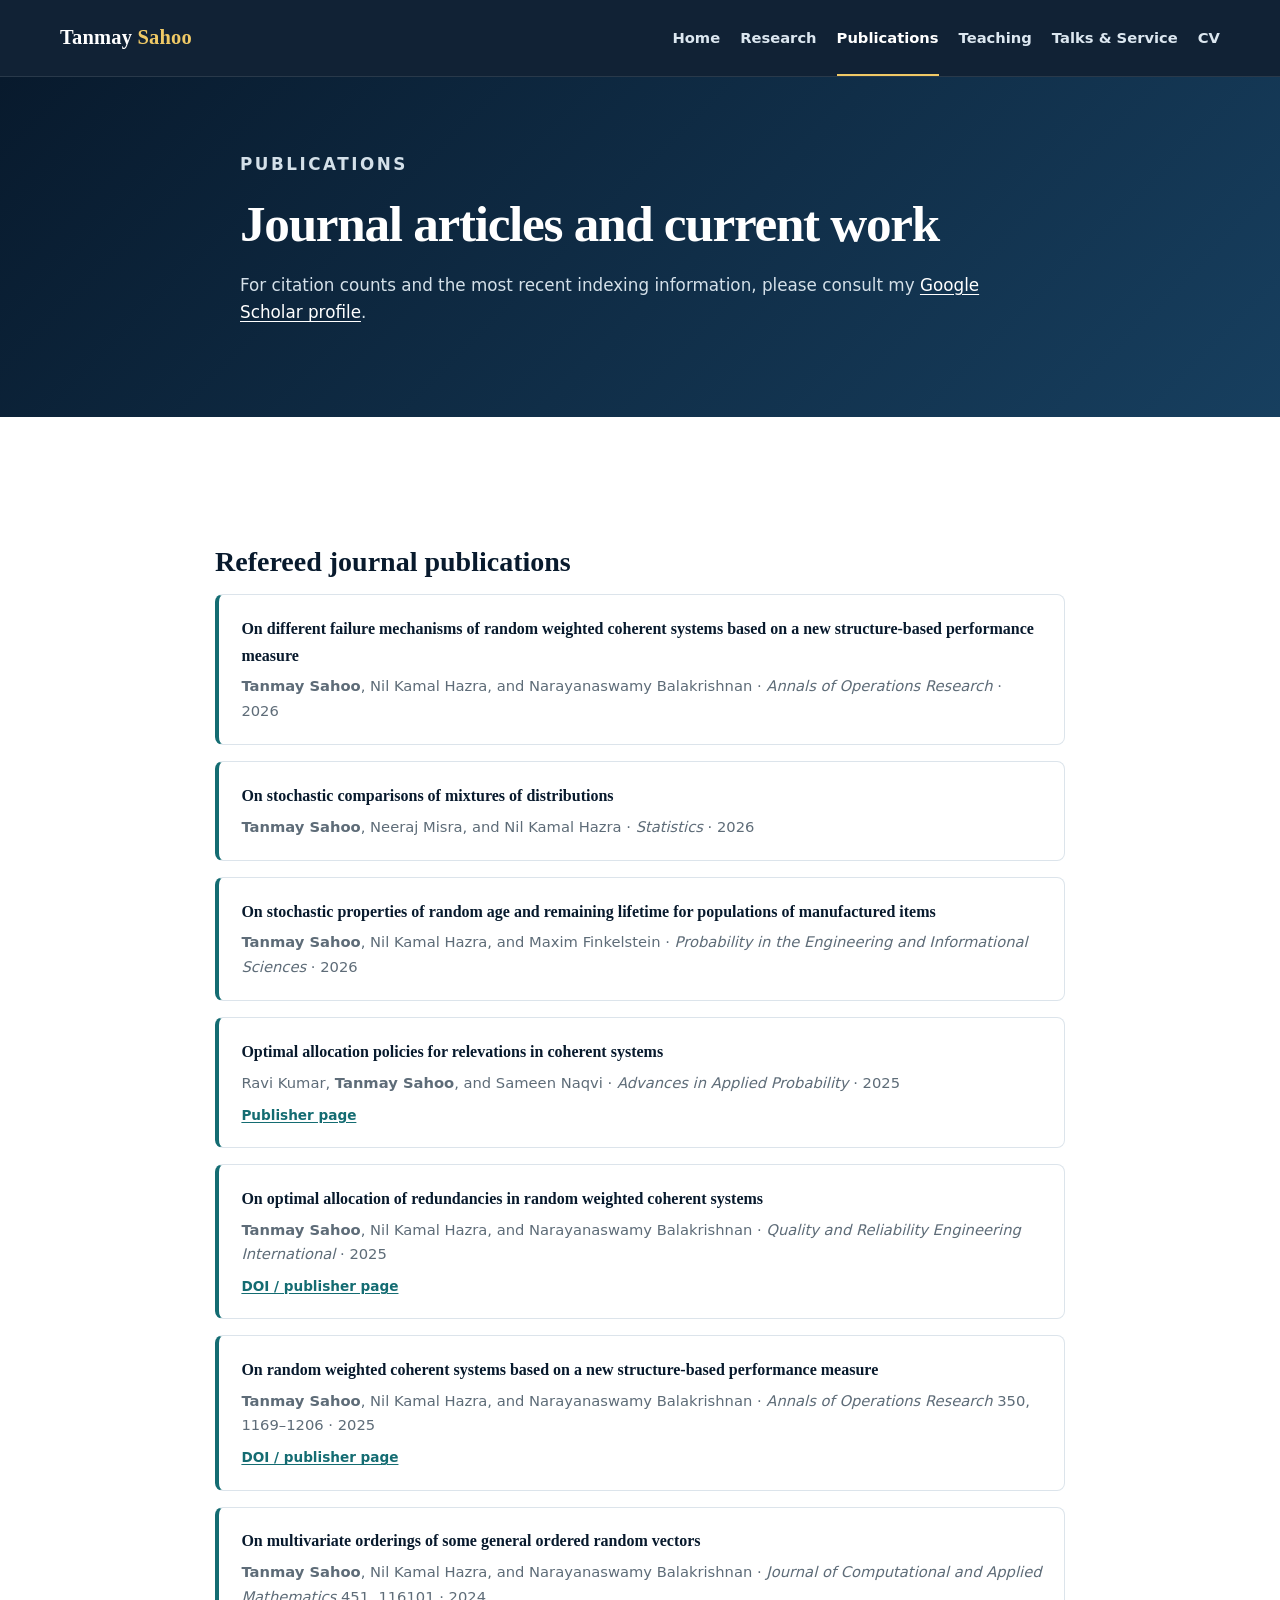
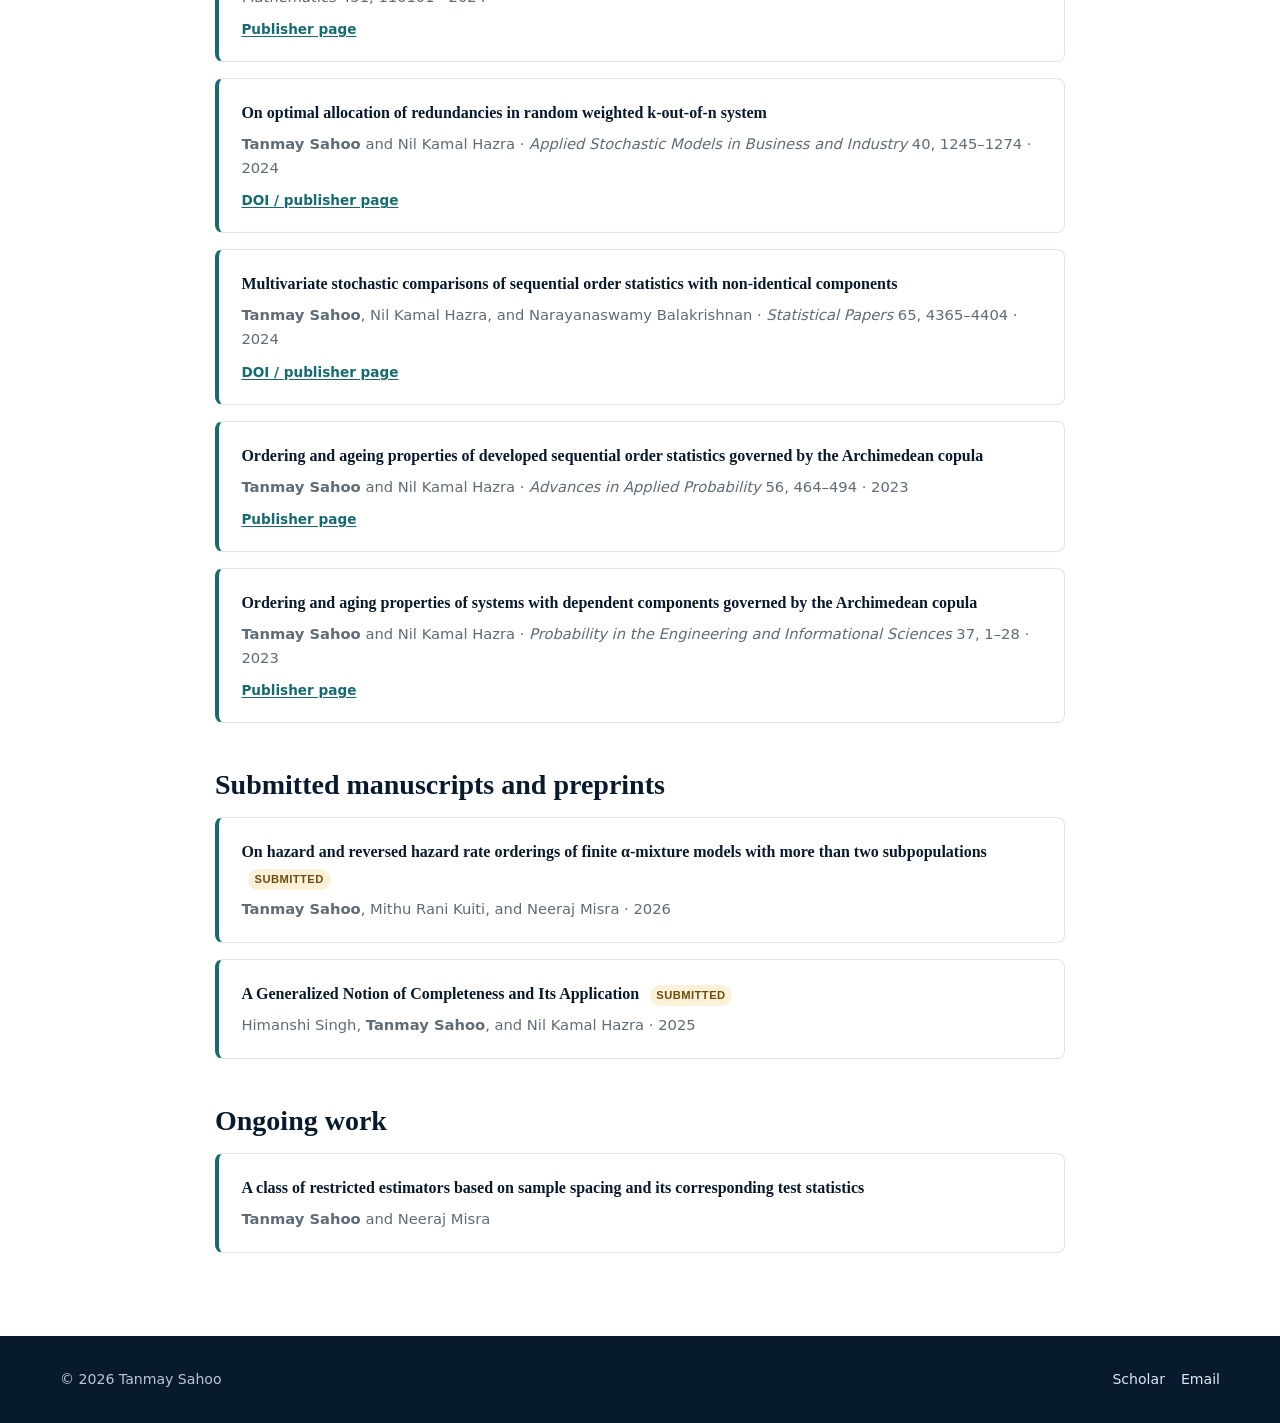
==== publications.html @ 4f263a48 "Publish academic website" ====
<!doctype html>
<html lang="en"><head><meta charset="utf-8"><meta name="viewport" content="width=device-width, initial-scale=1"><meta name="description" content="Publications of statistician Tanmay Sahoo."><title>Publications | Tanmay Sahoo</title><link rel="stylesheet" href="styles.css"><script defer src="site.js"></script></head>
<body data-page="publications"><a class="skip-link" href="#main">Skip to main content</a>
<header class="site-header"><div class="container header-inner"><a class="brand" href="index.html">Tanmay <span>Sahoo</span></a><nav class="desktop-nav" aria-label="Primary navigation"><a data-nav="home" href="index.html">Home</a><a data-nav="research" href="research.html">Research</a><a data-nav="publications" href="publications.html">Publications</a><a data-nav="teaching" href="teaching.html">Teaching</a><a data-nav="talks" href="talks-service.html">Talks &amp; Service</a><a href="https://drive.google.com/file/d/1tpxeve-uI7SJWE60jwJx71-h8awggx4u/view?usp=sharing">CV</a></nav><details class="mobile-nav"><summary>Menu</summary><div><a href="index.html">Home</a><a href="research.html">Research</a><a href="publications.html">Publications</a><a href="teaching.html">Teaching</a><a href="talks-service.html">Talks &amp; Service</a></div></details></div></header>
<main id="main"><section class="page-hero"><div class="container page-title"><p class="eyebrow">Publications</p><h1>Journal articles and current work</h1><p>For citation counts and the most recent indexing information, please consult my <a href="https://scholar.google.com/citations?user=leg3kHUAAAAJ&amp;hl=en" style="color:white">Google Scholar profile</a>.</p></div></section>
<section class="section"><div class="container prose"><h2>Refereed journal publications</h2><div class="publication-list">
<article class="publication"><p class="title">On different failure mechanisms of random weighted coherent systems based on a new structure-based performance measure</p><p class="meta"><strong>Tanmay Sahoo</strong>, Nil Kamal Hazra, and Narayanaswamy Balakrishnan · <em>Annals of Operations Research</em> · 2026</p></article>
<article class="publication"><p class="title">On stochastic comparisons of mixtures of distributions</p><p class="meta"><strong>Tanmay Sahoo</strong>, Neeraj Misra, and Nil Kamal Hazra · <em>Statistics</em> · 2026</p></article>
<article class="publication"><p class="title">On stochastic properties of random age and remaining lifetime for populations of manufactured items</p><p class="meta"><strong>Tanmay Sahoo</strong>, Nil Kamal Hazra, and Maxim Finkelstein · <em>Probability in the Engineering and Informational Sciences</em> · 2026</p></article>
<article class="publication"><p class="title">Optimal allocation policies for relevations in coherent systems</p><p class="meta">Ravi Kumar, <strong>Tanmay Sahoo</strong>, and Sameen Naqvi · <em>Advances in Applied Probability</em> · 2025</p><p class="links"><a href="https://www.cambridge.org/core/journals/advances-in-applied-probability/article/optimal-allocation-policies-for-relevations-in-coherent-systems/73F9A9AC1C5DF9DBAB61FD914814D6BE">Publisher page</a></p></article>
<article class="publication"><p class="title">On optimal allocation of redundancies in random weighted coherent systems</p><p class="meta"><strong>Tanmay Sahoo</strong>, Nil Kamal Hazra, and Narayanaswamy Balakrishnan · <em>Quality and Reliability Engineering International</em> · 2025</p><p class="links"><a href="https://onlinelibrary.wiley.com/doi/10.1002/qre.70160">DOI / publisher page</a></p></article>
<article class="publication"><p class="title">On random weighted coherent systems based on a new structure-based performance measure</p><p class="meta"><strong>Tanmay Sahoo</strong>, Nil Kamal Hazra, and Narayanaswamy Balakrishnan · <em>Annals of Operations Research</em> 350, 1169–1206 · 2025</p><p class="links"><a href="https://link.springer.com/article/10.1007/s10479-025-06663-z">DOI / publisher page</a></p></article>
<article class="publication"><p class="title">On multivariate orderings of some general ordered random vectors</p><p class="meta"><strong>Tanmay Sahoo</strong>, Nil Kamal Hazra, and Narayanaswamy Balakrishnan · <em>Journal of Computational and Applied Mathematics</em> 451, 116101 · 2024</p><p class="links"><a href="https://www.sciencedirect.com/science/article/pii/S0377042724003509">Publisher page</a></p></article>
<article class="publication"><p class="title">On optimal allocation of redundancies in random weighted k-out-of-n system</p><p class="meta"><strong>Tanmay Sahoo</strong> and Nil Kamal Hazra · <em>Applied Stochastic Models in Business and Industry</em> 40, 1245–1274 · 2024</p><p class="links"><a href="https://onlinelibrary.wiley.com/doi/abs/10.1002/asmb.2875">DOI / publisher page</a></p></article>
<article class="publication"><p class="title">Multivariate stochastic comparisons of sequential order statistics with non-identical components</p><p class="meta"><strong>Tanmay Sahoo</strong>, Nil Kamal Hazra, and Narayanaswamy Balakrishnan · <em>Statistical Papers</em> 65, 4365–4404 · 2024</p><p class="links"><a href="https://link.springer.com/article/10.1007/s00362-024-01558-w">DOI / publisher page</a></p></article>
<article class="publication"><p class="title">Ordering and ageing properties of developed sequential order statistics governed by the Archimedean copula</p><p class="meta"><strong>Tanmay Sahoo</strong> and Nil Kamal Hazra · <em>Advances in Applied Probability</em> 56, 464–494 · 2023</p><p class="links"><a href="https://www.cambridge.org/core/journals/advances-in-applied-probability/article/abs/ordering-and-ageing-properties-of-developed-sequential-order-statistics-governed-by-the-archimedean-copula/166629F81DA49AA117A0F543A8329799">Publisher page</a></p></article>
<article class="publication"><p class="title">Ordering and aging properties of systems with dependent components governed by the Archimedean copula</p><p class="meta"><strong>Tanmay Sahoo</strong> and Nil Kamal Hazra · <em>Probability in the Engineering and Informational Sciences</em> 37, 1–28 · 2023</p><p class="links"><a href="https://www.cambridge.org/core/journals/probability-in-the-engineering-and-informational-sciences/article/abs/ordering-and-aging-properties-of-systems-with-dependent-components-governed-by-the-archimedean-copula/93658D6C16CDCE097D7D8EABC494B323">Publisher page</a></p></article>
</div><h2>Submitted manuscripts and preprints</h2><div class="publication-list"><article class="publication"><p class="title">On hazard and reversed hazard rate orderings of finite α-mixture models with more than two subpopulations <span class="status">Submitted</span></p><p class="meta"><strong>Tanmay Sahoo</strong>, Mithu Rani Kuiti, and Neeraj Misra · 2026</p></article><article class="publication"><p class="title">A Generalized Notion of Completeness and Its Application <span class="status">Submitted</span></p><p class="meta">Himanshi Singh, <strong>Tanmay Sahoo</strong>, and Nil Kamal Hazra · 2025</p></article></div>
<h2>Ongoing work</h2><div class="publication-list"><article class="publication"><p class="title">A class of restricted estimators based on sample spacing and its corresponding test statistics</p><p class="meta"><strong>Tanmay Sahoo</strong> and Neeraj Misra</p></article></div></div></section></main>
<footer class="site-footer"><div class="container footer-inner"><p>© <span data-current-year>2026</span> Tanmay Sahoo</p><div class="footer-links"><a href="https://scholar.google.com/citations?user=leg3kHUAAAAJ&amp;hl=en">Scholar</a><a href="mailto:tanmays@iitpkd.ac.in">Email</a></div></div></footer></body></html>
---- styles.css ----
:root {
  --navy-950: #081a2d;
  --navy-900: #102a43;
  --navy-800: #173f5f;
  --teal-700: #146c72;
  --teal-100: #dff3f1;
  --gold-500: #c99522;
  --gold-100: #fbf1d8;
  --ink: #17212b;
  --muted: #5e6c78;
  --line: #dce4eb;
  --surface: #ffffff;
  --surface-alt: #f4f7fa;
  --max-width: 1160px;
  --shadow: 0 18px 48px rgba(16, 42, 67, 0.10);
}

* { box-sizing: border-box; }

html { scroll-behavior: smooth; }

body {
  margin: 0;
  color: var(--ink);
  background: var(--surface);
  font-family: Inter, ui-sans-serif, system-ui, -apple-system, BlinkMacSystemFont,
    "Segoe UI", sans-serif;
  line-height: 1.65;
  text-rendering: optimizeLegibility;
}

a { color: var(--teal-700); text-underline-offset: 0.18em; }
a:hover { color: var(--navy-800); }
img { display: block; max-width: 100%; }

.skip-link {
  position: absolute;
  left: 1rem;
  top: -5rem;
  z-index: 100;
  padding: 0.7rem 1rem;
  color: white;
  background: var(--navy-950);
  border-radius: 0.35rem;
}
.skip-link:focus { top: 1rem; }

.container {
  width: min(calc(100% - 2rem), var(--max-width));
  margin-inline: auto;
}

.site-header {
  position: sticky;
  top: 0;
  z-index: 50;
  color: white;
  background: rgba(8, 26, 45, 0.96);
  border-bottom: 1px solid rgba(255, 255, 255, 0.1);
  backdrop-filter: blur(14px);
}

.header-inner {
  min-height: 76px;
  display: flex;
  align-items: center;
  justify-content: space-between;
  gap: 2rem;
}

.brand {
  color: white;
  text-decoration: none;
  font-family: Georgia, "Times New Roman", serif;
  font-size: 1.28rem;
  font-weight: 700;
  letter-spacing: 0.01em;
}
.brand span { color: #efc966; }

.desktop-nav { display: flex; gap: 1.25rem; align-items: center; }
.desktop-nav a {
  color: #dce7f0;
  text-decoration: none;
  font-size: 0.92rem;
  font-weight: 650;
  border-bottom: 2px solid transparent;
  padding: 1.6rem 0 1.45rem;
}
.desktop-nav a:hover,
.desktop-nav a[aria-current="page"] {
  color: white;
  border-color: #efc966;
}

.mobile-nav { display: none; color: white; }
.mobile-nav summary { cursor: pointer; font-weight: 700; }
.mobile-nav div {
  position: absolute;
  right: 1rem;
  top: 68px;
  width: min(320px, calc(100vw - 2rem));
  padding: 0.7rem;
  background: var(--navy-950);
  border: 1px solid rgba(255,255,255,.15);
  border-radius: .7rem;
  box-shadow: var(--shadow);
}
.mobile-nav a { display: block; color: white; padding: .7rem; text-decoration: none; }

.hero {
  position: relative;
  overflow: hidden;
  color: white;
  background:
    radial-gradient(circle at 83% 20%, rgba(40, 166, 160, 0.25), transparent 27rem),
    linear-gradient(135deg, var(--navy-950), var(--navy-800));
}
.hero::after {
  content: "";
  position: absolute;
  width: 420px;
  height: 420px;
  right: -180px;
  bottom: -230px;
  border: 1px solid rgba(239, 201, 102, 0.28);
  border-radius: 50%;
}

.hero-grid {
  position: relative;
  z-index: 2;
  min-height: 600px;
  display: grid;
  grid-template-columns: 1.25fr 0.75fr;
  align-items: center;
  gap: 5rem;
  padding-block: 5.5rem;
}

.eyebrow {
  margin: 0 0 1rem;
  color: #efc966;
  font-size: 0.78rem;
  font-weight: 800;
  letter-spacing: 0.15em;
  text-transform: uppercase;
}

h1, h2, h3 {
  font-family: Georgia, "Times New Roman", serif;
  line-height: 1.18;
  color: var(--navy-950);
}
.hero h1 {
  margin: 0;
  color: white;
  font-size: clamp(3rem, 7vw, 5.7rem);
  letter-spacing: -0.045em;
}
.hero-role {
  max-width: 720px;
  margin: 1.15rem 0 0;
  color: #dfeaf2;
  font-size: clamp(1.08rem, 2.2vw, 1.38rem);
}
.hero-summary {
  max-width: 700px;
  margin: 1.25rem 0 0;
  color: #cbd9e5;
  font-size: 1.03rem;
}

.button-row { display: flex; flex-wrap: wrap; gap: .8rem; margin-top: 2rem; }
.button {
  display: inline-flex;
  align-items: center;
  justify-content: center;
  min-height: 46px;
  padding: .7rem 1.05rem;
  border: 1px solid transparent;
  border-radius: .45rem;
  font-size: .91rem;
  font-weight: 750;
  text-decoration: none;
}
.button-primary { color: var(--navy-950); background: #efc966; }
.button-primary:hover { color: var(--navy-950); background: white; }
.button-secondary { color: white; border-color: rgba(255,255,255,.42); background: rgba(255,255,255,.05); }
.button-secondary:hover { color: white; border-color: white; background: rgba(255,255,255,.11); }

.portrait-frame {
  position: relative;
  width: min(100%, 365px);
  margin-inline: auto;
}
.portrait-frame::before {
  content: "";
  position: absolute;
  inset: -16px 16px 16px -16px;
  border: 1px solid rgba(239, 201, 102, .75);
  border-radius: .8rem;
}
.portrait-frame img {
  position: relative;
  width: 100%;
  aspect-ratio: 4 / 4.65;
  object-fit: cover;
  object-position: 50% 30%;
  border-radius: .8rem;
  box-shadow: 0 30px 80px rgba(0,0,0,.38);
}

.section { padding-block: 5.2rem; }
.section-alt { background: var(--surface-alt); }
.section-heading { max-width: 760px; margin-bottom: 2.2rem; }
.section-heading h2, .page-title h1 { margin: .25rem 0 .8rem; font-size: clamp(2rem, 4vw, 3.2rem); letter-spacing: -.025em; }
.section-heading p, .page-title p { color: var(--muted); font-size: 1.05rem; }

.cards { display: grid; grid-template-columns: repeat(4, 1fr); gap: 1rem; }
.card {
  padding: 1.5rem;
  background: white;
  border: 1px solid var(--line);
  border-radius: .75rem;
  box-shadow: 0 8px 24px rgba(16, 42, 67, 0.04);
}
.card-number { color: var(--gold-500); font-family: Georgia, serif; font-size: 1rem; font-weight: 700; }
.card h3 { margin: .75rem 0 .6rem; font-size: 1.28rem; }
.card p { margin: 0; color: var(--muted); font-size: .94rem; }

.two-column { display: grid; grid-template-columns: 1.12fr .88fr; gap: 4.5rem; }
.content-list { margin: 0; padding: 0; list-style: none; }
.content-list li { padding: 1.15rem 0; border-bottom: 1px solid var(--line); }
.content-list li:first-child { padding-top: 0; }
.content-list strong { display: block; color: var(--navy-950); font-family: Georgia, serif; font-size: 1.08rem; }
.content-list span { display: block; margin-top: .25rem; color: var(--muted); }

.news-list { display: grid; gap: .8rem; }
.news-item {
  display: grid;
  grid-template-columns: 82px 1fr;
  gap: 1rem;
  padding: 1rem 0;
  border-bottom: 1px solid var(--line);
}
.news-date { color: var(--teal-700); font-weight: 800; font-size: .82rem; text-transform: uppercase; letter-spacing: .06em; }
.news-item p { margin: 0; }

.page-hero {
  color: white;
  background: linear-gradient(135deg, var(--navy-950), var(--navy-800));
  padding-block: 4.6rem;
}
.page-title { max-width: 800px; }
.page-title h1 { color: white; }
.page-title p { color: #d4e0e9; }

.prose { max-width: 850px; }
.prose h2 { margin: 2.8rem 0 1rem; font-size: 1.75rem; }
.prose h3 { margin: 2rem 0 .6rem; font-size: 1.28rem; }
.prose p, .prose li { color: #334250; }

.publication-list { display: grid; gap: 1rem; }
.publication {
  padding: 1.3rem 1.4rem;
  border: 1px solid var(--line);
  border-left: 4px solid var(--teal-700);
  border-radius: .5rem;
  background: white;
}
.publication p { margin: 0; }
.publication .title { color: var(--navy-950); font-family: Georgia, serif; font-weight: 700; }
.publication .meta { margin-top: .35rem; color: var(--muted); font-size: .92rem; }
.publication .links { margin-top: .55rem; font-size: .85rem; font-weight: 750; }
.status {
  display: inline-block;
  margin-left: .4rem;
  padding: .08rem .42rem;
  color: #6d4c0d;
  background: var(--gold-100);
  border-radius: 999px;
  font-family: Inter, sans-serif;
  font-size: .7rem;
  text-transform: uppercase;
  letter-spacing: .04em;
}

.timeline { position: relative; margin-left: .55rem; padding-left: 1.5rem; border-left: 2px solid var(--line); }
.timeline-item { position: relative; padding: 0 0 2rem; }
.timeline-item::before {
  content: "";
  position: absolute;
  width: 11px;
  height: 11px;
  left: calc(-1.5rem - 6.5px);
  top: .4rem;
  border-radius: 50%;
  background: var(--gold-500);
  border: 2px solid white;
  box-shadow: 0 0 0 2px var(--gold-500);
}
.timeline-item h3 { margin: 0; }
.timeline-item p { margin: .35rem 0 0; color: var(--muted); }

.contact-band { color: white; background: var(--teal-700); padding-block: 3.2rem; }
.contact-inner { display: flex; justify-content: space-between; align-items: center; gap: 2rem; }
.contact-band h2 { margin: 0; color: white; font-size: 2rem; }
.contact-band p { margin: .4rem 0 0; color: #dff7f4; }
.contact-band a { color: white; }

.site-footer { color: #b9c8d4; background: var(--navy-950); padding-block: 2rem; }
.footer-inner { display: flex; justify-content: space-between; gap: 2rem; font-size: .88rem; }
.footer-inner p { margin: 0; }
.footer-links { display: flex; gap: 1rem; flex-wrap: wrap; }
.footer-links a { color: #dce7ef; text-decoration: none; }

@media (max-width: 930px) {
  .desktop-nav { display: none; }
  .mobile-nav { display: block; }
  .hero-grid { grid-template-columns: 1fr; gap: 3.5rem; padding-block: 4rem; }
  .portrait-frame { width: min(78vw, 345px); order: -1; }
  .cards { grid-template-columns: repeat(2, 1fr); }
  .two-column { grid-template-columns: 1fr; gap: 3rem; }
}

@media (max-width: 600px) {
  .container { width: min(calc(100% - 1.3rem), var(--max-width)); }
  .header-inner { min-height: 66px; }
  .hero-grid { min-height: auto; padding-block: 3.2rem 4rem; }
  .hero h1 { font-size: 3.25rem; }
  .section { padding-block: 3.8rem; }
  .cards { grid-template-columns: 1fr; }
  .contact-inner, .footer-inner { align-items: flex-start; flex-direction: column; }
  .news-item { grid-template-columns: 1fr; gap: .25rem; }
}

@media (prefers-reduced-motion: reduce) {
  html { scroll-behavior: auto; }
  *, *::before, *::after { animation-duration: .01ms !important; animation-iteration-count: 1 !important; transition-duration: .01ms !important; }
}
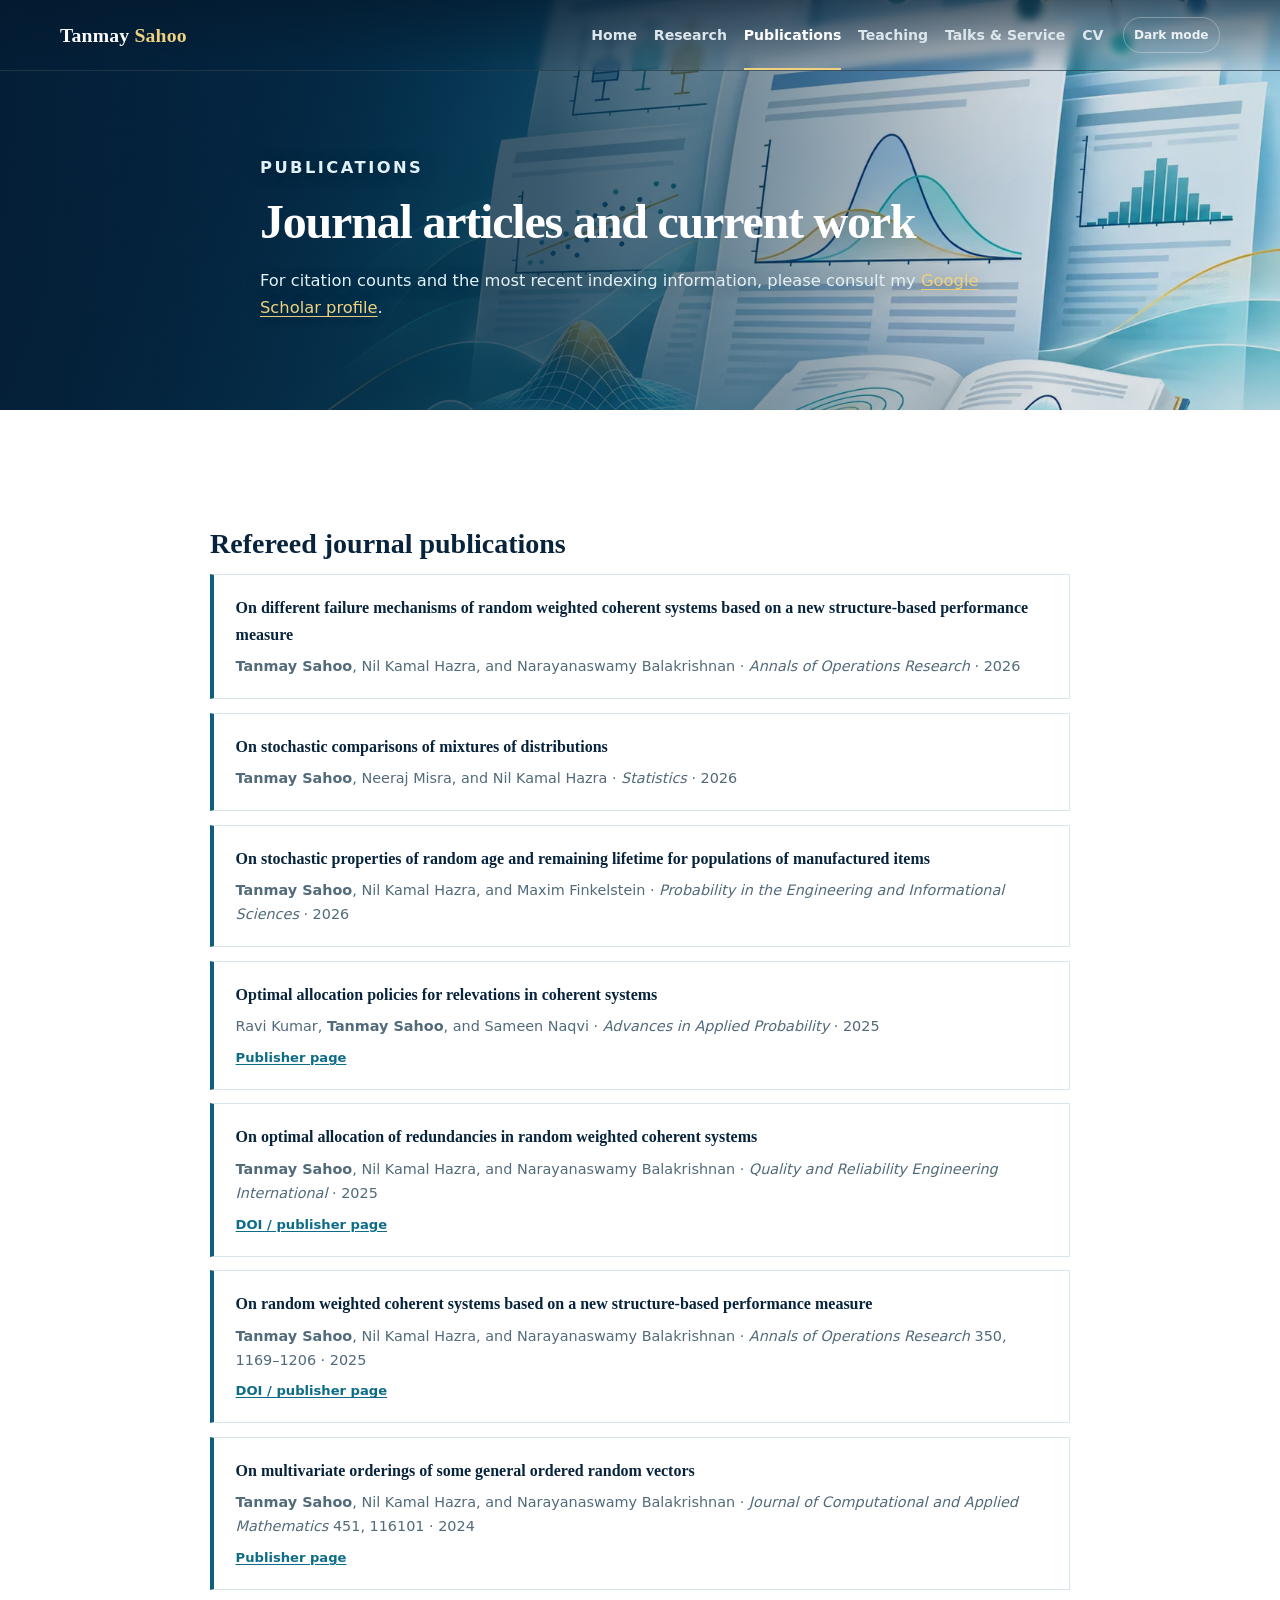
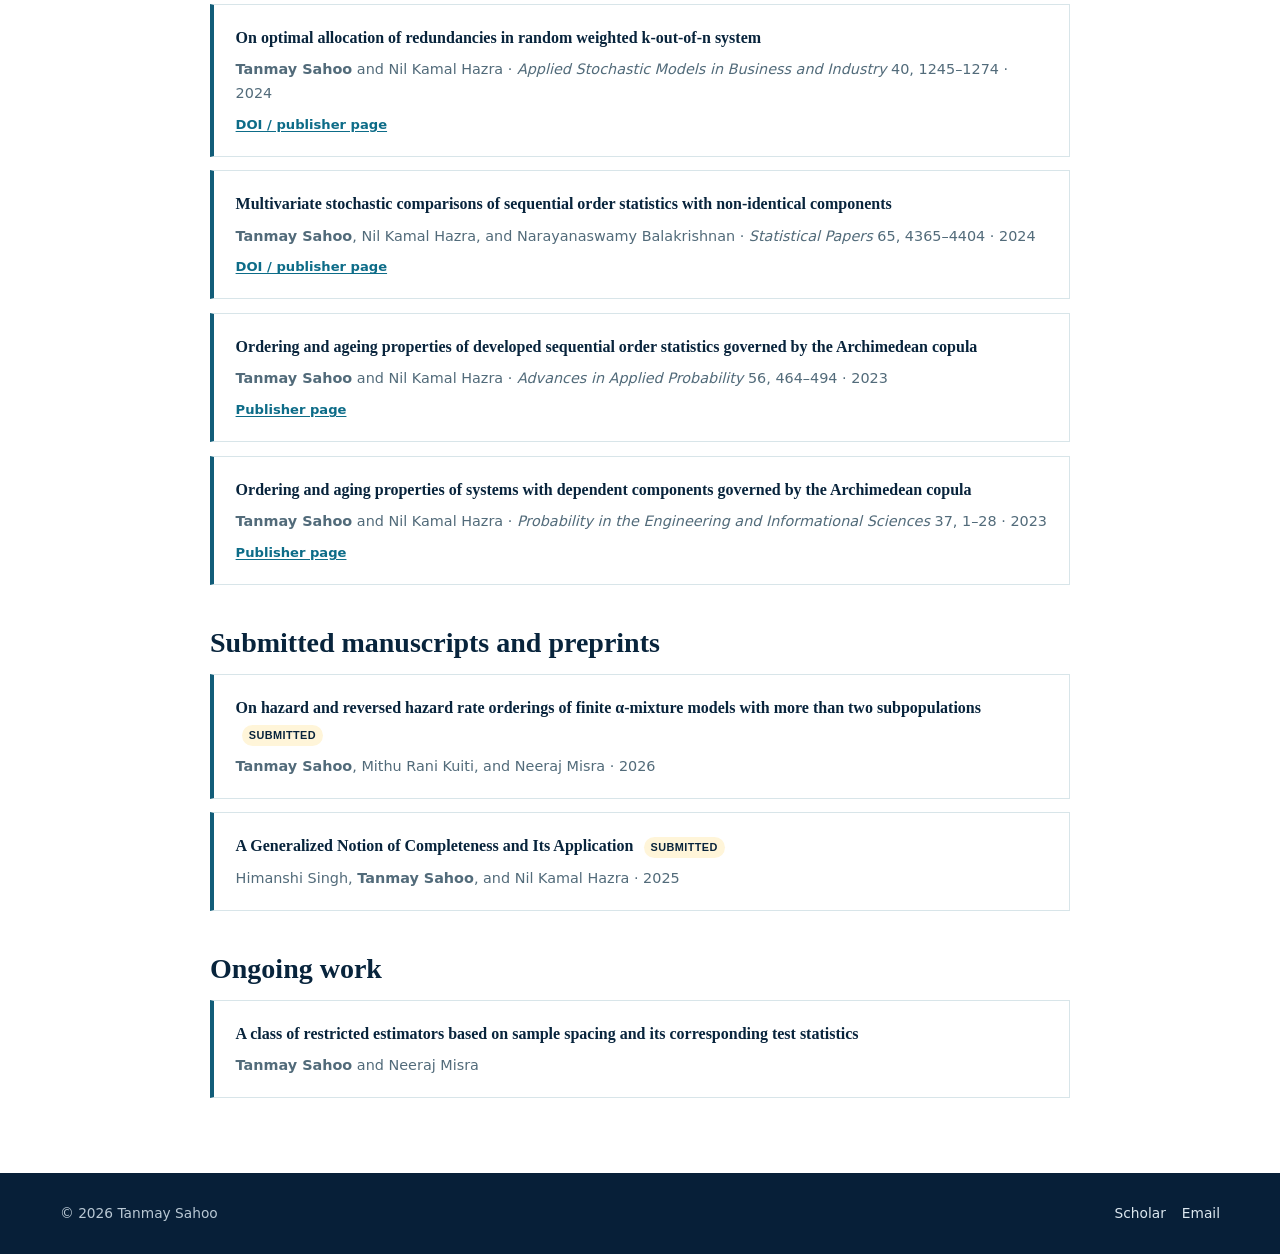
==== commit 7a6b93c3: "Refresh academic website design Add a brighter visual style, transparent navigation, smaller sea quo" ====
--- a/publications.html
+++ b/publications.html
@@ -2,7 +2,7 @@
 <html lang="en"><head><meta charset="utf-8"><meta name="viewport" content="width=device-width, initial-scale=1"><meta name="description" content="Publications of statistician Tanmay Sahoo."><title>Publications | Tanmay Sahoo</title><link rel="stylesheet" href="styles.css"><script defer src="site.js"></script></head>
 <body data-page="publications"><a class="skip-link" href="#main">Skip to main content</a>
 <header class="site-header"><div class="container header-inner"><a class="brand" href="index.html">Tanmay <span>Sahoo</span></a><nav class="desktop-nav" aria-label="Primary navigation"><a data-nav="home" href="index.html">Home</a><a data-nav="research" href="research.html">Research</a><a data-nav="publications" href="publications.html">Publications</a><a data-nav="teaching" href="teaching.html">Teaching</a><a data-nav="talks" href="talks-service.html">Talks &amp; Service</a><a href="https://drive.google.com/file/d/1tpxeve-uI7SJWE60jwJx71-h8awggx4u/view?usp=sharing">CV</a></nav><details class="mobile-nav"><summary>Menu</summary><div><a href="index.html">Home</a><a href="research.html">Research</a><a href="publications.html">Publications</a><a href="teaching.html">Teaching</a><a href="talks-service.html">Talks &amp; Service</a></div></details></div></header>
-<main id="main"><section class="page-hero"><div class="container page-title"><p class="eyebrow">Publications</p><h1>Journal articles and current work</h1><p>For citation counts and the most recent indexing information, please consult my <a href="https://scholar.google.com/citations?user=leg3kHUAAAAJ&amp;hl=en" style="color:white">Google Scholar profile</a>.</p></div></section>
+<main id="main"><section class="page-hero"><div class="container page-title"><p class="eyebrow">Publications</p><h1>Journal articles and current work</h1><p>For citation counts and the most recent indexing information, please consult my <a href="https://scholar.google.com/citations?user=leg3kHUAAAAJ&amp;hl=en">Google Scholar profile</a>.</p></div></section>
 <section class="section"><div class="container prose"><h2>Refereed journal publications</h2><div class="publication-list">
 <article class="publication"><p class="title">On different failure mechanisms of random weighted coherent systems based on a new structure-based performance measure</p><p class="meta"><strong>Tanmay Sahoo</strong>, Nil Kamal Hazra, and Narayanaswamy Balakrishnan · <em>Annals of Operations Research</em> · 2026</p></article>
 <article class="publication"><p class="title">On stochastic comparisons of mixtures of distributions</p><p class="meta"><strong>Tanmay Sahoo</strong>, Neeraj Misra, and Nil Kamal Hazra · <em>Statistics</em> · 2026</p></article>
--- a/styles.css
+++ b/styles.css
@@ -1,36 +1,61 @@
 :root {
-  --navy-950: #081a2d;
-  --navy-900: #102a43;
-  --navy-800: #173f5f;
-  --teal-700: #146c72;
-  --teal-100: #dff3f1;
-  --gold-500: #c99522;
-  --gold-100: #fbf1d8;
-  --ink: #17212b;
-  --muted: #5e6c78;
-  --line: #dce4eb;
+  color-scheme: light;
+  --navy-950: #071f38;
+  --navy-900: #0c3857;
+  --navy-800: #125d79;
+  --gold-600: #987018;
+  --gold-500: #c7972f;
+  --gold-300: #efd180;
+  --gold-100: #fff5d9;
+  --ink: #1b2c38;
+  --heading: #08243c;
+  --muted: #526b7a;
+  --line: #d8e5e9;
   --surface: #ffffff;
-  --surface-alt: #f4f7fa;
+  --surface-alt: #eff8fb;
+  --page: #f7fcfe;
+  --link: #0d6c88;
+  --header-text: #e8eef3;
+  --shadow: 0 18px 46px rgba(8, 59, 84, 0.11);
   --max-width: 1160px;
-  --shadow: 0 18px 48px rgba(16, 42, 67, 0.10);
+}
+
+:root[data-theme="dark"] {
+  color-scheme: dark;
+  --navy-950: #071522;
+  --navy-900: #0d2338;
+  --navy-800: #173b58;
+  --gold-600: #d0a544;
+  --gold-500: #d6ae54;
+  --gold-300: #e3c77c;
+  --gold-100: #332b18;
+  --ink: #e3e9ee;
+  --heading: #f2f5f7;
+  --muted: #aebbc6;
+  --line: #2b4052;
+  --surface: #112233;
+  --surface-alt: #0d1c2a;
+  --page: #091724;
+  --link: #e0bd69;
+  --header-text: #e8eef3;
+  --shadow: 0 16px 42px rgba(0, 0, 0, 0.24);
 }
 
 * { box-sizing: border-box; }
 
-html { scroll-behavior: smooth; }
+html { scroll-behavior: auto; }
 
 body {
   margin: 0;
   color: var(--ink);
-  background: var(--surface);
-  font-family: Inter, ui-sans-serif, system-ui, -apple-system, BlinkMacSystemFont,
-    "Segoe UI", sans-serif;
-  line-height: 1.65;
+  background: var(--page);
+  font-family: Inter, ui-sans-serif, system-ui, -apple-system, BlinkMacSystemFont, "Segoe UI", sans-serif;
+  line-height: 1.67;
   text-rendering: optimizeLegibility;
 }
 
-a { color: var(--teal-700); text-underline-offset: 0.18em; }
-a:hover { color: var(--navy-800); }
+a { color: var(--link); text-underline-offset: 0.18em; }
+a:hover { color: var(--gold-600); }
 img { display: block; max-width: 100%; }
 
 .skip-link {
@@ -41,302 +66,477 @@
   padding: 0.7rem 1rem;
   color: white;
   background: var(--navy-950);
-  border-radius: 0.35rem;
+  border-radius: 0.25rem;
 }
 .skip-link:focus { top: 1rem; }
 
 .container {
-  width: min(calc(100% - 2rem), var(--max-width));
+  width: min(calc(100% - 2.5rem), var(--max-width));
   margin-inline: auto;
 }
 
 .site-header {
-  position: sticky;
+  position: absolute;
   top: 0;
+  left: 0;
+  width: 100%;
   z-index: 50;
   color: white;
-  background: rgba(8, 26, 45, 0.96);
-  border-bottom: 1px solid rgba(255, 255, 255, 0.1);
-  backdrop-filter: blur(14px);
+  background: linear-gradient(180deg, rgba(4, 25, 44, 0.66), rgba(4, 25, 44, 0.05));
+  border-bottom: 1px solid rgba(255, 255, 255, 0.11);
+  backdrop-filter: blur(4px);
 }
 
 .header-inner {
-  min-height: 76px;
+  min-height: 70px;
   display: flex;
   align-items: center;
   justify-content: space-between;
-  gap: 2rem;
+  gap: 1.2rem;
 }
 
 .brand {
+  flex: 0 0 auto;
   color: white;
   text-decoration: none;
   font-family: Georgia, "Times New Roman", serif;
-  font-size: 1.28rem;
+  font-size: 1.23rem;
   font-weight: 700;
   letter-spacing: 0.01em;
 }
-.brand span { color: #efc966; }
-
-.desktop-nav { display: flex; gap: 1.25rem; align-items: center; }
+.brand span { color: var(--gold-300); }
+
+.desktop-nav { display: flex; gap: 1.05rem; align-items: center; margin-left: auto; }
 .desktop-nav a {
-  color: #dce7f0;
+  color: #dce6ed;
   text-decoration: none;
-  font-size: 0.92rem;
+  font-size: 0.88rem;
   font-weight: 650;
   border-bottom: 2px solid transparent;
-  padding: 1.6rem 0 1.45rem;
+  padding: 1.45rem 0 1.28rem;
 }
 .desktop-nav a:hover,
-.desktop-nav a[aria-current="page"] {
-  color: white;
-  border-color: #efc966;
-}
+.desktop-nav a[aria-current="page"] { color: white; border-color: var(--gold-300); }
+
+.theme-toggle {
+  flex: 0 0 auto;
+  min-width: 74px;
+  padding: 0.42rem 0.65rem;
+  color: #eaf0f4;
+  background: transparent;
+  border: 1px solid rgba(255, 255, 255, 0.3);
+  border-radius: 999px;
+  font: inherit;
+  font-size: 0.76rem;
+  font-weight: 700;
+  cursor: pointer;
+}
+.theme-toggle:hover { color: white; border-color: var(--gold-300); }
 
 .mobile-nav { display: none; color: white; }
 .mobile-nav summary { cursor: pointer; font-weight: 700; }
 .mobile-nav div {
   position: absolute;
   right: 1rem;
-  top: 68px;
+  top: 62px;
   width: min(320px, calc(100vw - 2rem));
   padding: 0.7rem;
   background: var(--navy-950);
-  border: 1px solid rgba(255,255,255,.15);
-  border-radius: .7rem;
+  border: 1px solid rgba(255, 255, 255, 0.15);
+  border-radius: 0.45rem;
   box-shadow: var(--shadow);
 }
-.mobile-nav a { display: block; color: white; padding: .7rem; text-decoration: none; }
-
-.hero {
-  position: relative;
-  overflow: hidden;
-  color: white;
-  background:
-    radial-gradient(circle at 83% 20%, rgba(40, 166, 160, 0.25), transparent 27rem),
-    linear-gradient(135deg, var(--navy-950), var(--navy-800));
-}
-.hero::after {
-  content: "";
-  position: absolute;
-  width: 420px;
-  height: 420px;
-  right: -180px;
-  bottom: -230px;
-  border: 1px solid rgba(239, 201, 102, 0.28);
-  border-radius: 50%;
-}
-
-.hero-grid {
-  position: relative;
-  z-index: 2;
-  min-height: 600px;
-  display: grid;
-  grid-template-columns: 1.25fr 0.75fr;
-  align-items: center;
-  gap: 5rem;
-  padding-block: 5.5rem;
+.mobile-nav a { display: block; color: white; padding: 0.68rem; text-decoration: none; }
+
+h1, h2, h3 {
+  font-family: Georgia, "Times New Roman", serif;
+  line-height: 1.18;
+  color: var(--heading);
 }
 
 .eyebrow {
-  margin: 0 0 1rem;
-  color: #efc966;
-  font-size: 0.78rem;
+  margin: 0 0 0.8rem;
+  color: var(--gold-600);
+  font-size: 0.76rem;
   font-weight: 800;
   letter-spacing: 0.15em;
   text-transform: uppercase;
 }
 
-h1, h2, h3 {
-  font-family: Georgia, "Times New Roman", serif;
-  line-height: 1.18;
-  color: var(--navy-950);
-}
+.hero {
+  color: var(--ink);
+  background: var(--page);
+  border-bottom: 1px solid var(--line);
+}
+
+.hero-grid {
+  min-height: 0;
+  display: grid;
+  grid-template-columns: minmax(0, 1fr) 300px;
+  align-items: center;
+  gap: clamp(3rem, 7vw, 6rem);
+  padding-block: 4.5rem;
+}
+
+.hero-copy { max-width: 740px; }
 .hero h1 {
   margin: 0;
-  color: white;
-  font-size: clamp(3rem, 7vw, 5.7rem);
+  color: var(--heading);
+  font-size: clamp(3rem, 6.5vw, 5rem);
   letter-spacing: -0.045em;
 }
 .hero-role {
-  max-width: 720px;
-  margin: 1.15rem 0 0;
-  color: #dfeaf2;
-  font-size: clamp(1.08rem, 2.2vw, 1.38rem);
-}
-.hero-summary {
-  max-width: 700px;
-  margin: 1.25rem 0 0;
-  color: #cbd9e5;
-  font-size: 1.03rem;
-}
-
-.button-row { display: flex; flex-wrap: wrap; gap: .8rem; margin-top: 2rem; }
+  margin: 1rem 0 0;
+  color: var(--heading);
+  font-size: clamp(1.05rem, 2vw, 1.24rem);
+  font-weight: 650;
+}
+.hero-summary { max-width: 760px; margin: 1.15rem 0 0; color: var(--muted); font-size: 1.04rem; }
+.hero-biography { line-height: 1.78; }
+.hero-biography a { color: var(--link); font-weight: 650; }
+.profile-note { margin: 0.8rem 0 0; color: var(--muted); font-size: 0.78rem; }
+
+.button-row { display: flex; flex-wrap: wrap; gap: 0.65rem; margin-top: 1.65rem; }
 .button {
   display: inline-flex;
   align-items: center;
   justify-content: center;
-  min-height: 46px;
-  padding: .7rem 1.05rem;
+  min-height: 42px;
+  padding: 0.58rem 0.9rem;
   border: 1px solid transparent;
-  border-radius: .45rem;
-  font-size: .91rem;
+  border-radius: 0.25rem;
+  font-size: 0.86rem;
   font-weight: 750;
   text-decoration: none;
 }
-.button-primary { color: var(--navy-950); background: #efc966; }
-.button-primary:hover { color: var(--navy-950); background: white; }
-.button-secondary { color: white; border-color: rgba(255,255,255,.42); background: rgba(255,255,255,.05); }
-.button-secondary:hover { color: white; border-color: white; background: rgba(255,255,255,.11); }
-
-.portrait-frame {
-  position: relative;
-  width: min(100%, 365px);
-  margin-inline: auto;
-}
+.button-primary { color: white; background: var(--navy-900); }
+.button-primary:hover { color: var(--navy-950); background: var(--gold-300); }
+.button-secondary { color: var(--heading); border-color: var(--line); background: var(--surface); }
+.button-secondary:hover { color: var(--heading); border-color: var(--gold-500); background: var(--gold-100); }
+
+.portrait-frame { position: relative; width: 100%; margin: 0; }
 .portrait-frame::before {
   content: "";
   position: absolute;
-  inset: -16px 16px 16px -16px;
-  border: 1px solid rgba(239, 201, 102, .75);
-  border-radius: .8rem;
+  inset: -12px 12px 12px -12px;
+  border: 1px solid var(--gold-500);
 }
 .portrait-frame img {
   position: relative;
   width: 100%;
-  aspect-ratio: 4 / 4.65;
+  aspect-ratio: 4 / 4.6;
   object-fit: cover;
   object-position: 50% 30%;
-  border-radius: .8rem;
-  box-shadow: 0 30px 80px rgba(0,0,0,.38);
-}
-
-.section { padding-block: 5.2rem; }
+  box-shadow: var(--shadow);
+}
+
+.section { padding-block: 4.7rem; background: var(--surface); }
 .section-alt { background: var(--surface-alt); }
-.section-heading { max-width: 760px; margin-bottom: 2.2rem; }
-.section-heading h2, .page-title h1 { margin: .25rem 0 .8rem; font-size: clamp(2rem, 4vw, 3.2rem); letter-spacing: -.025em; }
-.section-heading p, .page-title p { color: var(--muted); font-size: 1.05rem; }
+.section-heading { max-width: 790px; margin-bottom: 2.1rem; }
+.section-heading h2, .page-title h1 { margin: 0.2rem 0 0.75rem; font-size: clamp(2rem, 4vw, 3rem); letter-spacing: -0.025em; }
+.section-heading > p, .page-title > p { color: var(--muted); font-size: 1.02rem; }
+.split-heading { max-width: none; display: grid; grid-template-columns: 1.2fr 0.8fr; gap: 4rem; align-items: end; }
+.split-heading > p { margin: 0 0 0.8rem; }
+.section-link { margin: 1.7rem 0 0; font-weight: 750; }
 
 .cards { display: grid; grid-template-columns: repeat(4, 1fr); gap: 1rem; }
 .card {
-  padding: 1.5rem;
-  background: white;
+  display: flex;
+  min-height: 280px;
+  padding: 1.45rem;
+  flex-direction: column;
+  background: var(--surface);
   border: 1px solid var(--line);
-  border-radius: .75rem;
-  box-shadow: 0 8px 24px rgba(16, 42, 67, 0.04);
-}
-.card-number { color: var(--gold-500); font-family: Georgia, serif; font-size: 1rem; font-weight: 700; }
-.card h3 { margin: .75rem 0 .6rem; font-size: 1.28rem; }
-.card p { margin: 0; color: var(--muted); font-size: .94rem; }
-
-.two-column { display: grid; grid-template-columns: 1.12fr .88fr; gap: 4.5rem; }
+  border-top: 3px solid var(--navy-800);
+  box-shadow: 0 8px 22px rgba(11, 31, 51, 0.035);
+}
+.card-number { color: var(--gold-600); font-family: Georgia, serif; font-size: 0.95rem; font-weight: 700; }
+.card h3 { margin: 0.65rem 0 0.55rem; font-size: 1.22rem; }
+.card > p:not(.card-links) { margin: 0; color: var(--muted); font-size: 0.92rem; }
+.card-links { display: flex; gap: 0.8rem; margin: auto 0 0; padding-top: 1rem; font-size: 0.79rem; font-weight: 750; }
+
+.project-grid { display: grid; grid-template-columns: repeat(6, 1fr); gap: 1rem; }
+.project-card {
+  grid-column: span 2;
+  padding: 1.35rem 1.4rem;
+  background: var(--surface);
+  border: 1px solid var(--line);
+}
+.project-card:nth-child(4) { grid-column: 2 / span 2; }
+.project-card:nth-child(5) { grid-column: 4 / span 2; }
+.project-kicker, .course-code, .paper-year {
+  margin: 0;
+  color: var(--gold-600);
+  font-size: 0.73rem;
+  font-weight: 850;
+  letter-spacing: 0.11em;
+  text-transform: uppercase;
+}
+.project-card h3 { margin: 0.48rem 0 0.5rem; font-size: 1.2rem; }
+.project-card > p:last-child { margin: 0; color: var(--muted); font-size: 0.91rem; }
+
+/* Illustrated research themes */
+.research-showcase { background: var(--surface-alt); }
+.research-intro { max-width: 930px; }
+.research-intro > p:last-child { max-width: 890px; }
+
+.research-theme-grid {
+  display: grid;
+  grid-template-columns: repeat(4, minmax(0, 1fr));
+  gap: 1rem;
+  align-items: stretch;
+}
+
+.research-theme-card {
+  display: flex;
+  min-width: 0;
+  overflow: hidden;
+  flex-direction: column;
+  color: var(--ink);
+  background: var(--surface);
+  border: 1px solid var(--line);
+  box-shadow: 0 9px 24px rgba(11, 31, 51, 0.055);
+  text-decoration: none;
+  transition: transform 180ms ease, border-color 180ms ease, box-shadow 180ms ease;
+}
+
+.research-theme-card:hover {
+  color: var(--ink);
+  border-color: var(--gold-500);
+  box-shadow: 0 18px 40px rgba(11, 31, 51, 0.13);
+  transform: translateY(-5px);
+}
+
+.research-theme-image {
+  position: relative;
+  overflow: hidden;
+  aspect-ratio: 16 / 9;
+  margin: 0;
+  background: var(--navy-950);
+  border-bottom: 3px solid var(--gold-500);
+}
+
+.research-theme-image::after {
+  content: "";
+  position: absolute;
+  inset: 0;
+  background: linear-gradient(180deg, transparent 58%, rgba(7, 21, 34, 0.32));
+  pointer-events: none;
+}
+
+.research-theme-image img {
+  width: 100%;
+  height: 100%;
+  object-fit: cover;
+  transition: transform 520ms cubic-bezier(0.2, 0.65, 0.3, 1);
+}
+
+.research-theme-card:hover .research-theme-image img {
+  transform: scale(1.055);
+}
+
+.research-theme-copy {
+  display: flex;
+  flex: 1;
+  padding: 1.25rem 1.2rem 1.35rem;
+  flex-direction: column;
+}
+
+.research-theme-number {
+  color: var(--gold-600);
+  font-family: Georgia, "Times New Roman", serif;
+  font-size: 0.78rem;
+  font-weight: 700;
+  letter-spacing: 0.1em;
+}
+
+.research-theme-copy h3 {
+  margin: 0.48rem 0 0.65rem;
+  font-size: 1.18rem;
+}
+
+.research-theme-copy p {
+  margin: 0;
+  color: var(--muted);
+  font-size: 0.86rem;
+  line-height: 1.58;
+}
+
+.research-theme-link {
+  margin-top: auto;
+  padding-top: 1rem;
+  color: var(--link);
+  font-size: 0.78rem;
+  font-weight: 800;
+}
+
+.research-theme-card:hover .research-theme-link { color: var(--gold-600); }
+
+.selected-publications { border-top: 1px solid var(--line); }
+.selected-paper {
+  display: grid;
+  grid-template-columns: 72px minmax(0, 1fr) 130px;
+  column-gap: 1.4rem;
+  align-items: start;
+  padding: 1.35rem 0;
+  border-bottom: 1px solid var(--line);
+}
+.selected-paper h3 { margin: 0; font-size: 1.12rem; }
+.selected-paper > p:not(.paper-year):not(.paper-links) { grid-column: 2; margin: 0.35rem 0 0; color: var(--muted); font-size: 0.9rem; }
+.paper-links { grid-column: 3; grid-row: 1 / span 2; justify-self: end; margin: 0; font-size: 0.82rem; font-weight: 750; }
+
+.two-column { display: grid; grid-template-columns: 1.1fr 0.9fr; gap: 4rem; }
+.updates-layout { align-items: start; }
+.news-list { display: grid; gap: 0; border-top: 1px solid var(--line); }
+.news-item { display: grid; grid-template-columns: 92px 1fr; gap: 1.1rem; padding: 1.05rem 0; border-bottom: 1px solid var(--line); }
+.news-date { color: var(--gold-600); font-weight: 800; font-size: 0.78rem; text-transform: uppercase; letter-spacing: 0.06em; }
+.news-item p { margin: 0; }
+.positions-card { padding: 2rem; background: var(--navy-900); color: #e5edf2; }
+.positions-card h2 { margin: 0.1rem 0 0.8rem; color: white; font-size: 2rem; }
+.positions-card p:not(.eyebrow) { color: #d0dce5; }
+.positions-card .text-link { color: var(--gold-300); font-weight: 750; }
+
+.course-grid { display: grid; grid-template-columns: repeat(3, 1fr); gap: 1rem; }
+.course-card { padding: 1.55rem; background: var(--surface); border: 1px solid var(--line); border-bottom: 3px solid var(--gold-500); }
+.course-card h3 { margin: 0.5rem 0 0.6rem; font-size: 1.3rem; }
+.course-card > p:not(.course-code) { margin: 0 0 1rem; color: var(--muted); font-size: 0.92rem; }
+.course-card a { font-size: 0.84rem; font-weight: 750; }
+
+.page-hero {
+  position: relative;
+  isolation: isolate;
+  min-height: 410px;
+  display: flex;
+  align-items: end;
+  color: white;
+  background-color: var(--navy-900);
+  background-position: center;
+  background-size: cover;
+  padding: 8.5rem 0 4.5rem;
+}
+.page-hero::before {
+  content: "";
+  position: absolute;
+  inset: 0;
+  z-index: -1;
+  background: linear-gradient(90deg, rgba(5, 29, 51, 0.92) 0%, rgba(5, 42, 65, 0.76) 43%, rgba(5, 42, 65, 0.14) 82%);
+}
+body[data-page="research"] .page-hero { background-image: url("page-header-research.webp"); background-position: center 45%; }
+body[data-page="publications"] .page-hero { background-image: url("page-header-publications.webp"); background-position: center 51%; }
+body[data-page="teaching"] .page-hero { background-image: url("page-header-teaching.webp"); background-position: center 48%; }
+body[data-page="talks"] .page-hero { background-image: url("page-header-talks-service.webp"); background-position: center 48%; }
+.page-title { max-width: 760px; }
+.page-title h1 { color: white; }
+.page-title > p { color: #e2f1f7; text-shadow: 0 2px 18px rgba(0, 0, 0, 0.3); }
+.page-title a { color: var(--gold-300) !important; }
+
+.prose { max-width: 860px; }
+.prose h2 { margin: 2.6rem 0 0.9rem; font-size: 1.75rem; }
+.prose h3 { margin: 1.8rem 0 0.55rem; font-size: 1.24rem; }
+.prose p, .prose li { color: var(--ink); }
+
 .content-list { margin: 0; padding: 0; list-style: none; }
 .content-list li { padding: 1.15rem 0; border-bottom: 1px solid var(--line); }
 .content-list li:first-child { padding-top: 0; }
-.content-list strong { display: block; color: var(--navy-950); font-family: Georgia, serif; font-size: 1.08rem; }
-.content-list span { display: block; margin-top: .25rem; color: var(--muted); }
-
-.news-list { display: grid; gap: .8rem; }
-.news-item {
+.content-list strong { display: block; color: var(--heading); font-family: Georgia, serif; font-size: 1.08rem; }
+.content-list span { display: block; margin-top: 0.25rem; color: var(--muted); }
+
+.publication-list { display: grid; gap: 0.85rem; }
+.publication { padding: 1.25rem 1.35rem; border: 1px solid var(--line); border-left: 4px solid var(--navy-800); background: var(--surface); }
+.publication p { margin: 0; }
+.publication .title { color: var(--heading); font-family: Georgia, serif; font-weight: 700; }
+.publication .meta { margin-top: 0.35rem; color: var(--muted); font-size: 0.9rem; }
+.publication .links { margin-top: 0.55rem; font-size: 0.82rem; font-weight: 750; }
+.status { display: inline-block; margin-left: 0.4rem; padding: 0.08rem 0.42rem; color: var(--heading); background: var(--gold-100); border-radius: 999px; font-family: Inter, sans-serif; font-size: 0.68rem; text-transform: uppercase; letter-spacing: 0.04em; }
+
+.timeline { position: relative; margin-left: 0.55rem; padding-left: 1.5rem; border-left: 2px solid var(--line); }
+.timeline-item { position: relative; padding: 0 0 1.8rem; }
+.timeline-item::before { content: ""; position: absolute; width: 10px; height: 10px; left: calc(-1.5rem - 6px); top: 0.4rem; border-radius: 50%; background: var(--gold-500); border: 2px solid var(--surface); box-shadow: 0 0 0 2px var(--gold-500); }
+.timeline-item h3 { margin: 0; }
+.timeline-item p { margin: 0.3rem 0 0; color: var(--muted); }
+
+.sea-quote { position: relative; min-height: 320px; overflow: hidden; background: var(--navy-950); }
+.sea-quote img { width: 100%; height: clamp(340px, 39vw, 520px); object-fit: cover; object-position: 50% 58%; }
+.sea-quote-overlay {
+  position: absolute;
+  inset: 0;
   display: grid;
-  grid-template-columns: 82px 1fr;
-  gap: 1rem;
-  padding: 1rem 0;
-  border-bottom: 1px solid var(--line);
-}
-.news-date { color: var(--teal-700); font-weight: 800; font-size: .82rem; text-transform: uppercase; letter-spacing: .06em; }
-.news-item p { margin: 0; }
-
-.page-hero {
+  place-items: center;
+  padding: 2rem;
+  align-items: end;
+  padding-bottom: clamp(2.2rem, 5vw, 4.3rem);
+  background: linear-gradient(rgba(7, 21, 34, 0.06), rgba(7, 21, 34, 0.46));
+}
+.sea-quote blockquote {
+  max-width: 900px;
+  margin: 0;
   color: white;
-  background: linear-gradient(135deg, var(--navy-950), var(--navy-800));
-  padding-block: 4.6rem;
-}
-.page-title { max-width: 800px; }
-.page-title h1 { color: white; }
-.page-title p { color: #d4e0e9; }
-
-.prose { max-width: 850px; }
-.prose h2 { margin: 2.8rem 0 1rem; font-size: 1.75rem; }
-.prose h3 { margin: 2rem 0 .6rem; font-size: 1.28rem; }
-.prose p, .prose li { color: #334250; }
-
-.publication-list { display: grid; gap: 1rem; }
-.publication {
-  padding: 1.3rem 1.4rem;
-  border: 1px solid var(--line);
-  border-left: 4px solid var(--teal-700);
-  border-radius: .5rem;
-  background: white;
-}
-.publication p { margin: 0; }
-.publication .title { color: var(--navy-950); font-family: Georgia, serif; font-weight: 700; }
-.publication .meta { margin-top: .35rem; color: var(--muted); font-size: .92rem; }
-.publication .links { margin-top: .55rem; font-size: .85rem; font-weight: 750; }
-.status {
-  display: inline-block;
-  margin-left: .4rem;
-  padding: .08rem .42rem;
-  color: #6d4c0d;
-  background: var(--gold-100);
-  border-radius: 999px;
-  font-family: Inter, sans-serif;
-  font-size: .7rem;
-  text-transform: uppercase;
-  letter-spacing: .04em;
-}
-
-.timeline { position: relative; margin-left: .55rem; padding-left: 1.5rem; border-left: 2px solid var(--line); }
-.timeline-item { position: relative; padding: 0 0 2rem; }
-.timeline-item::before {
-  content: "";
-  position: absolute;
-  width: 11px;
-  height: 11px;
-  left: calc(-1.5rem - 6.5px);
-  top: .4rem;
-  border-radius: 50%;
-  background: var(--gold-500);
-  border: 2px solid white;
-  box-shadow: 0 0 0 2px var(--gold-500);
-}
-.timeline-item h3 { margin: 0; }
-.timeline-item p { margin: .35rem 0 0; color: var(--muted); }
-
-.contact-band { color: white; background: var(--teal-700); padding-block: 3.2rem; }
+  font-family: Georgia, "Times New Roman", serif;
+  font-size: clamp(1.25rem, 2.35vw, 2.05rem);
+  font-weight: 650;
+  line-height: 1.2;
+  text-align: center;
+  text-shadow: 0 2px 18px rgba(0, 0, 0, 0.75);
+}
+
+.contact-band { color: white; background: var(--navy-900); padding-block: 3.1rem; }
 .contact-inner { display: flex; justify-content: space-between; align-items: center; gap: 2rem; }
-.contact-band h2 { margin: 0; color: white; font-size: 2rem; }
-.contact-band p { margin: .4rem 0 0; color: #dff7f4; }
-.contact-band a { color: white; }
-
-.site-footer { color: #b9c8d4; background: var(--navy-950); padding-block: 2rem; }
-.footer-inner { display: flex; justify-content: space-between; gap: 2rem; font-size: .88rem; }
+.contact-band h2 { margin: 0; color: white; font-size: 1.9rem; }
+.contact-band p:not(.eyebrow) { margin: 0.4rem 0 0; color: #d5e0e8; }
+.button-contact { color: var(--navy-950); background: var(--gold-300); }
+.button-contact:hover { color: var(--navy-950); background: white; }
+
+.site-footer { color: #b9c8d4; background: var(--navy-950); padding-block: 1.8rem; }
+.footer-inner { display: flex; justify-content: space-between; gap: 2rem; font-size: 0.86rem; }
 .footer-inner p { margin: 0; }
 .footer-links { display: flex; gap: 1rem; flex-wrap: wrap; }
 .footer-links a { color: #dce7ef; text-decoration: none; }
 
-@media (max-width: 930px) {
+@media (max-width: 1020px) {
+  .desktop-nav { gap: 0.72rem; }
+  .desktop-nav a { font-size: 0.8rem; }
+  .cards { grid-template-columns: repeat(2, 1fr); }
+  .research-theme-grid { grid-template-columns: repeat(2, minmax(0, 1fr)); }
+  .project-grid { grid-template-columns: repeat(2, 1fr); }
+  .project-card, .project-card:nth-child(4), .project-card:nth-child(5) { grid-column: auto; }
+  .project-card:last-child { grid-column: 1 / -1; }
+}
+
+@media (max-width: 850px) {
   .desktop-nav { display: none; }
-  .mobile-nav { display: block; }
-  .hero-grid { grid-template-columns: 1fr; gap: 3.5rem; padding-block: 4rem; }
-  .portrait-frame { width: min(78vw, 345px); order: -1; }
-  .cards { grid-template-columns: repeat(2, 1fr); }
-  .two-column { grid-template-columns: 1fr; gap: 3rem; }
-}
-
-@media (max-width: 600px) {
-  .container { width: min(calc(100% - 1.3rem), var(--max-width)); }
-  .header-inner { min-height: 66px; }
-  .hero-grid { min-height: auto; padding-block: 3.2rem 4rem; }
-  .hero h1 { font-size: 3.25rem; }
-  .section { padding-block: 3.8rem; }
-  .cards { grid-template-columns: 1fr; }
+  .mobile-nav { display: block; order: 3; }
+  .theme-toggle { margin-left: auto; }
+  .hero-grid { grid-template-columns: 1fr; gap: 2.7rem; padding-block: 3.5rem; }
+  .portrait-frame { width: min(68vw, 310px); grid-row: 1; }
+  .hero-copy { grid-row: 2; }
+  .split-heading, .two-column { grid-template-columns: 1fr; gap: 2rem; }
+  .course-grid { grid-template-columns: 1fr; }
+  .page-hero { min-height: 380px; padding: 7.7rem 0 3.5rem; }
+}
+
+@media (max-width: 620px) {
+  .container { width: min(calc(100% - 1.35rem), var(--max-width)); }
+  .header-inner { min-height: 64px; }
+  .brand { font-size: 1.08rem; }
+  .theme-toggle { min-width: 68px; padding-inline: 0.5rem; }
+  .hero-grid { padding-block: 3rem; }
+  .hero h1 { font-size: 3.2rem; }
+  .hero-biography { font-size: 0.98rem; }
+  .section { padding-block: 3.7rem; }
+  .cards, .project-grid { grid-template-columns: 1fr; }
+  .research-theme-grid { grid-template-columns: 1fr; }
+  .research-theme-copy { padding: 1.2rem; }
+  .research-theme-copy h3 { font-size: 1.3rem; }
+  .project-card:last-child { grid-column: auto; }
+  .selected-paper { grid-template-columns: 56px 1fr; }
+  .paper-links { grid-column: 2; grid-row: auto; justify-self: start; margin-top: 0.45rem; }
   .contact-inner, .footer-inner { align-items: flex-start; flex-direction: column; }
-  .news-item { grid-template-columns: 1fr; gap: .25rem; }
+  .news-item { grid-template-columns: 1fr; gap: 0.2rem; }
+  .page-hero { min-height: 355px; }
+  .page-hero::before { background: linear-gradient(90deg, rgba(5, 29, 51, 0.94), rgba(5, 42, 65, 0.68)); }
+  .sea-quote-overlay { padding-inline: 1rem; }
 }
 
 @media (prefers-reduced-motion: reduce) {
-  html { scroll-behavior: auto; }
-  *, *::before, *::after { animation-duration: .01ms !important; animation-iteration-count: 1 !important; transition-duration: .01ms !important; }
-}
-
+  *, *::before, *::after { animation-duration: 0.01ms !important; animation-iteration-count: 1 !important; transition-duration: 0.01ms !important; }
+}
